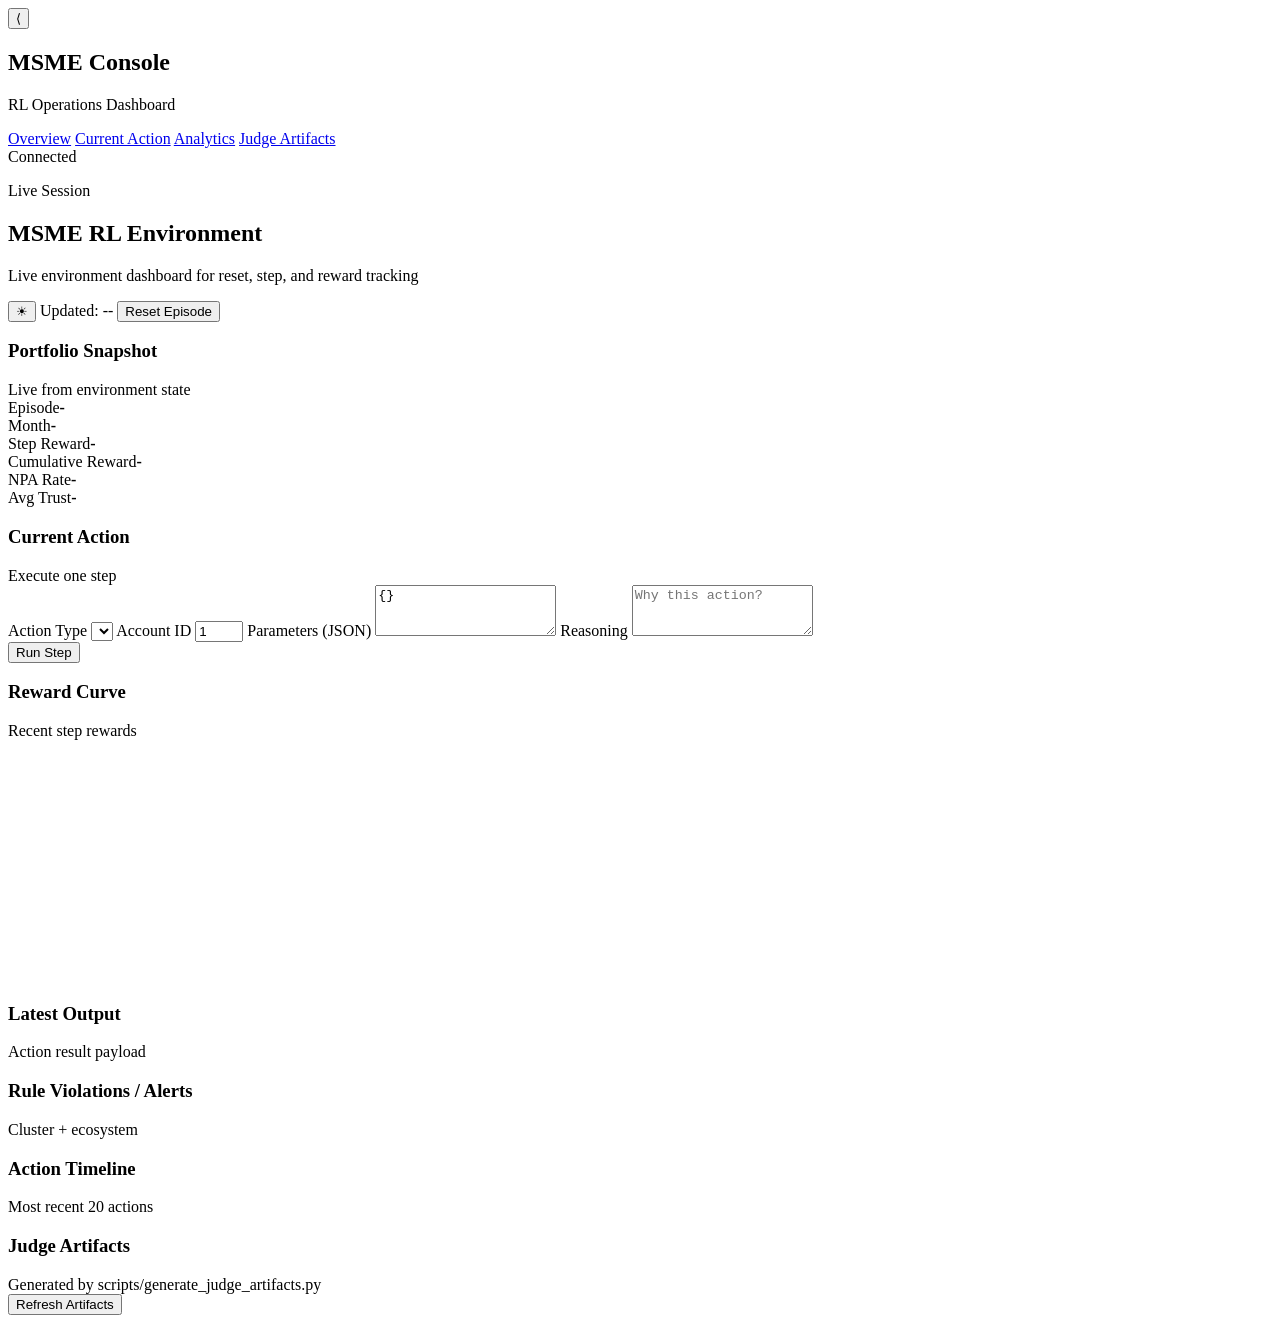
==== server/static/index.html @ 61d150f4 "Add interactive dashboard UI with sidebar controls and theme toggle" ====
<!doctype html>
<html lang="en">
<head>
  <meta charset="utf-8">
  <meta name="viewport" content="width=device-width, initial-scale=1">
  <title>MSME RL Dashboard</title>
  <link rel="stylesheet" href="/web/static/styles.css">
</head>
<body class="app">
  <aside class="sidebar">
    <button id="sidebarToggle" class="icon-btn icon-btn-sidebar" type="button" aria-label="Toggle sidebar" title="Toggle sidebar">
      <span id="sidebarToggleIcon">⟨</span>
    </button>
    <div class="brand">
      <h1>MSME Console</h1>
      <p>RL Operations Dashboard</p>
    </div>
    <nav class="menu">
      <a href="#overview" class="active">Overview</a>
      <a href="#action">Current Action</a>
      <a href="#analytics">Analytics</a>
      <a href="#judge">Judge Artifacts</a>
    </nav>
    <div class="status-block">
      <span class="dot"></span>
      <span id="serverStatus">Connected</span>
    </div>
  </aside>

  <div class="content">
    <header class="topbar">
      <div>
        <p class="eyebrow">Live Session</p>
        <h2 class="title">MSME RL Environment</h2>
        <p class="sub">Live environment dashboard for reset, step, and reward tracking</p>
      </div>
      <div class="topbar-actions">
        <button id="themeToggle" class="icon-btn" type="button" aria-label="Toggle theme" title="Toggle theme">
          <span id="themeToggleIcon">☀</span>
        </button>
        <span id="lastUpdated" class="timestamp">Updated: --</span>
        <button id="resetBtn" class="btn btn-primary">Reset Episode</button>
      </div>
    </header>

    <main class="grid">
      <section class="panel metrics" id="overview">
        <div class="panel-title-row">
          <h3>Portfolio Snapshot</h3>
          <span class="muted">Live from environment state</span>
        </div>
        <div class="metric-grid">
          <div class="metric"><span>Episode</span><strong id="mEpisode">-</strong></div>
          <div class="metric"><span>Month</span><strong id="mMonth">-</strong></div>
          <div class="metric"><span>Step Reward</span><strong id="mStepReward">-</strong></div>
          <div class="metric"><span>Cumulative Reward</span><strong id="mCumulativeReward">-</strong></div>
          <div class="metric"><span>NPA Rate</span><strong id="mNpaRate">-</strong></div>
          <div class="metric"><span>Avg Trust</span><strong id="mAvgTrust">-</strong></div>
        </div>
      </section>

      <section class="panel action-form" id="action">
        <div class="panel-title-row">
          <h3>Current Action</h3>
          <span class="muted">Execute one step</span>
        </div>
        <div class="form-grid">
          <label>Action Type
            <select id="actionType"></select>
          </label>
          <label>Account ID
            <input id="accountId" type="number" min="1" max="30" value="1">
          </label>
          <label>Parameters (JSON)
            <textarea id="params" rows="3">{}</textarea>
          </label>
          <label>Reasoning
            <textarea id="reasoning" rows="3" placeholder="Why this action?"></textarea>
          </label>
        </div>
        <button id="stepBtn" class="btn btn-accent">Run Step</button>
      </section>

      <section class="panel" id="analytics">
        <div class="panel-title-row">
          <h3>Reward Curve</h3>
          <span class="muted">Recent step rewards</span>
        </div>
        <canvas id="rewardCanvas" width="700" height="240"></canvas>
      </section>

      <section class="panel">
        <div class="panel-title-row">
          <h3>Latest Output</h3>
          <span class="muted">Action result payload</span>
        </div>
        <pre id="latestOutput" class="code"></pre>
      </section>

      <section class="panel">
        <div class="panel-title-row">
          <h3>Rule Violations / Alerts</h3>
          <span class="muted">Cluster + ecosystem</span>
        </div>
        <ul id="violations" class="list"></ul>
      </section>

      <section class="panel">
        <div class="panel-title-row">
          <h3>Action Timeline</h3>
          <span class="muted">Most recent 20 actions</span>
        </div>
        <ul id="timeline" class="list"></ul>
      </section>

      <section class="panel judge" id="judge">
        <div class="panel-head">
          <div class="panel-title-row">
            <h3>Judge Artifacts</h3>
            <span class="muted">Generated by scripts/generate_judge_artifacts.py</span>
          </div>
          <button id="refreshArtifactsBtn" class="btn btn-primary btn-sm">Refresh Artifacts</button>
        </div>
        <pre id="judgeSummary" class="code"></pre>
        <div id="artifactGallery" class="gallery"></div>
      </section>
    </main>
  </div>

  <script src="/web/static/app.js"></script>
</body>
</html>
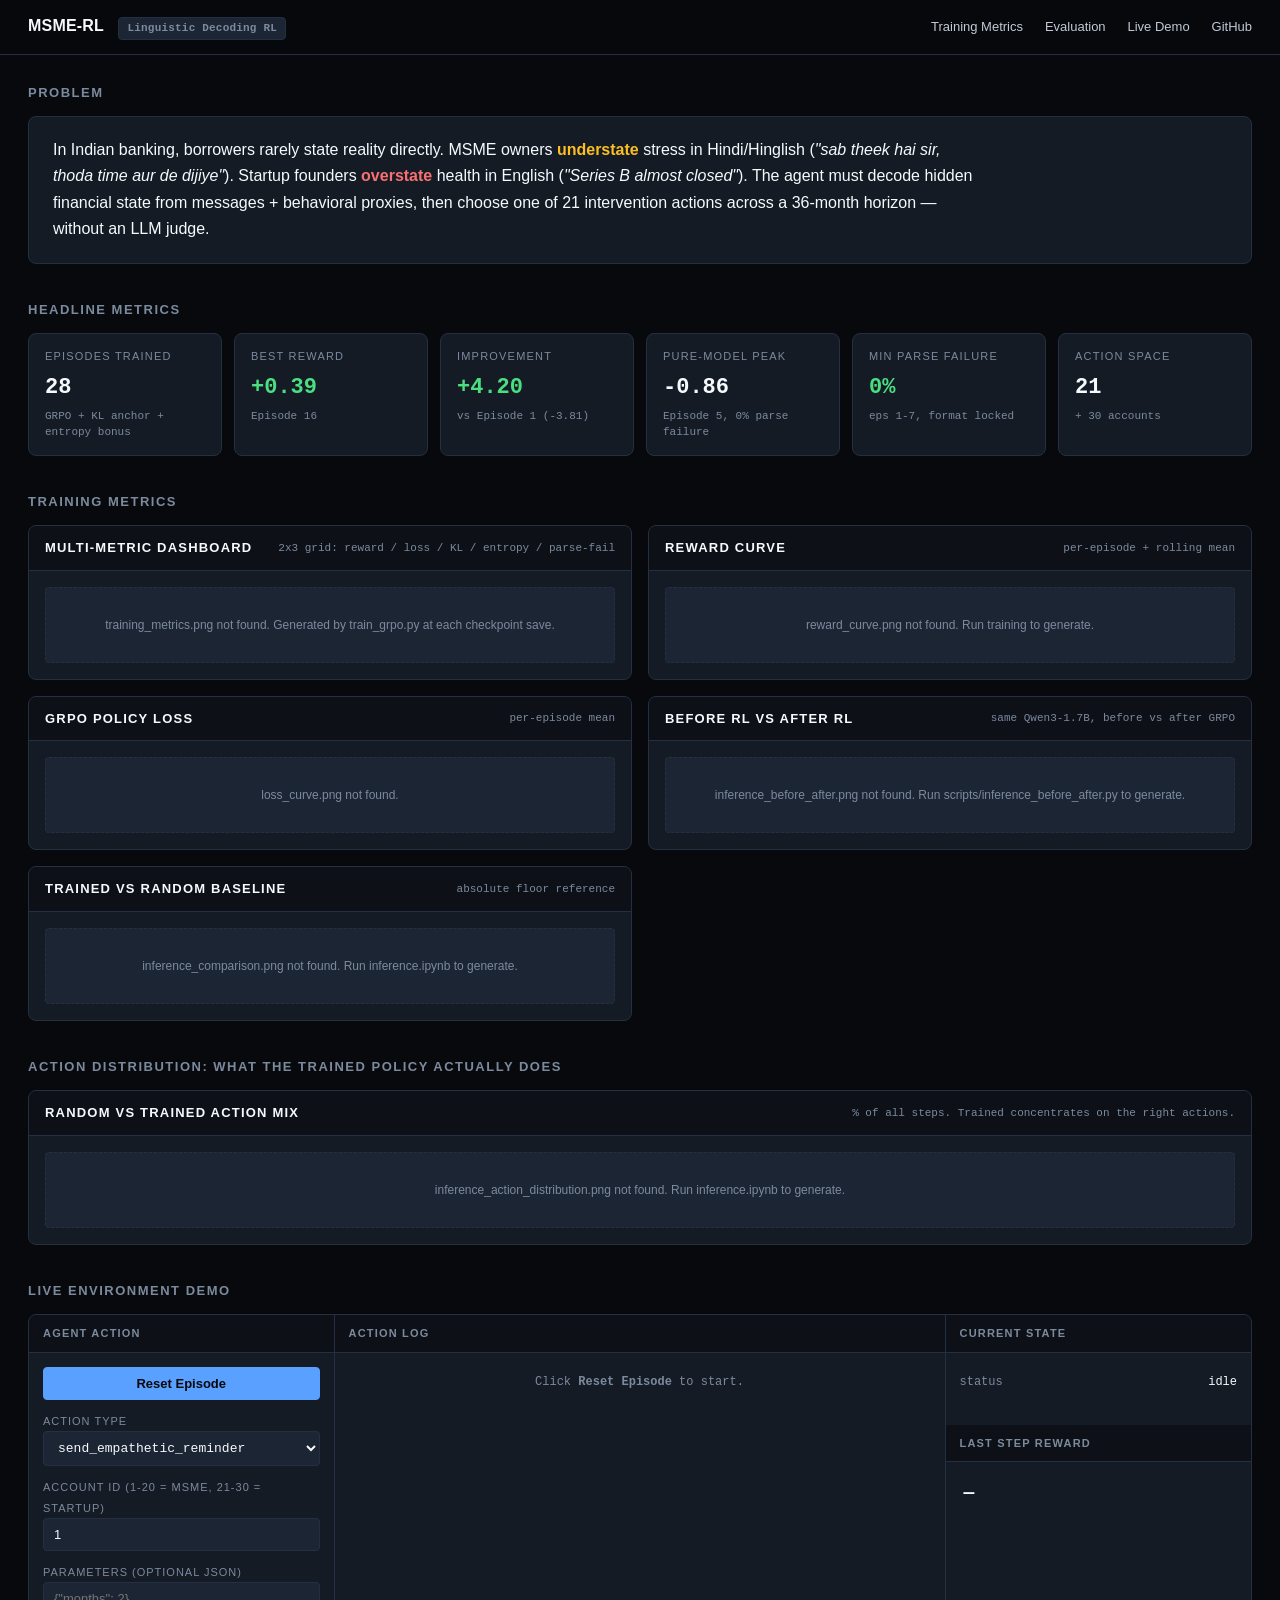
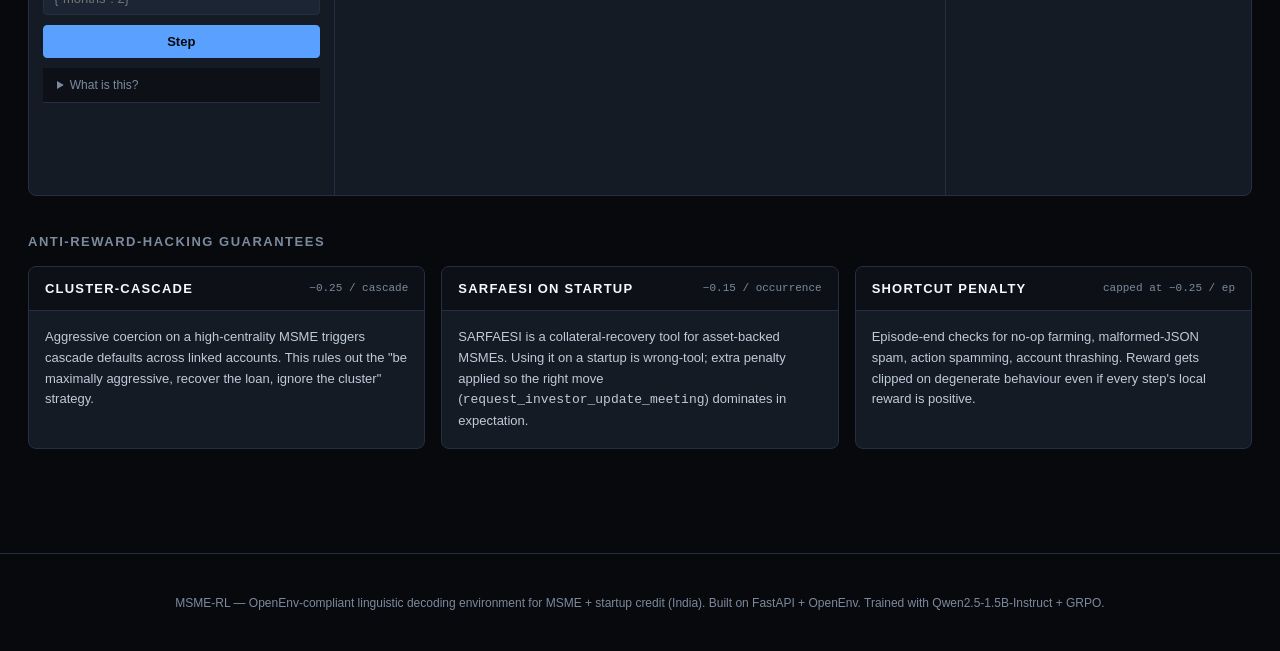
==== commit aec74504: "several changes made" ====
--- a/server/static/index.html
+++ b/server/static/index.html
@@ -1,132 +1,716 @@
-<!doctype html>
+<!DOCTYPE html>
 <html lang="en">
 <head>
-  <meta charset="utf-8">
-  <meta name="viewport" content="width=device-width, initial-scale=1">
-  <title>MSME RL Dashboard</title>
-  <link rel="stylesheet" href="/web/static/styles.css">
+<meta charset="UTF-8" />
+<meta name="viewport" content="width=device-width, initial-scale=1.0" />
+<title>MSME-RL — Linguistic Decoding RL Environment</title>
+<style>
+  /* ---------- design tokens ---------- */
+  :root {
+    --bg-0: #07090d;
+    --bg-1: #0d1117;
+    --bg-2: #141b25;
+    --bg-3: #1c2533;
+    --border: #243042;
+    --text-0: #f6fafd;
+    --text-1: #c0cad8;
+    --text-2: #7c8a9e;
+    --accent: #59a0ff;
+    --good: #4ade80;
+    --bad: #f87171;
+    --warn: #fbbf24;
+    --info: #60a5fa;
+    --kbd: 'JetBrains Mono', 'Cascadia Code', 'Fira Code', Consolas, monospace;
+  }
+
+  * { box-sizing: border-box; }
+  html, body {
+    margin: 0; padding: 0;
+    background: var(--bg-0);
+    color: var(--text-0);
+    font-family: -apple-system, BlinkMacSystemFont, 'Segoe UI', Roboto, sans-serif;
+    font-size: 14px;
+    line-height: 1.5;
+  }
+  a { color: var(--accent); text-decoration: none; }
+  a:hover { text-decoration: underline; }
+  code, .mono { font-family: var(--kbd); }
+
+  /* ---------- layout ---------- */
+  .topbar {
+    position: sticky; top: 0; z-index: 10;
+    background: rgba(7, 9, 13, 0.85);
+    backdrop-filter: blur(12px);
+    border-bottom: 1px solid var(--border);
+    padding: 14px 28px;
+    display: flex; justify-content: space-between; align-items: center;
+  }
+  .topbar h1 { font-size: 16px; margin: 0; font-weight: 600; letter-spacing: 0.2px; }
+  .topbar .badge {
+    display: inline-block;
+    padding: 2px 8px;
+    background: var(--bg-3);
+    border: 1px solid var(--border);
+    border-radius: 4px;
+    color: var(--text-2);
+    font-size: 11px;
+    font-family: var(--kbd);
+    margin-left: 10px;
+  }
+  .topbar nav a {
+    margin-left: 18px;
+    color: var(--text-1);
+    font-size: 13px;
+  }
+
+  main {
+    max-width: 1440px;
+    margin: 0 auto;
+    padding: 28px;
+  }
+
+  section { margin-bottom: 36px; }
+  section h2 {
+    font-size: 13px;
+    font-weight: 600;
+    text-transform: uppercase;
+    letter-spacing: 1.5px;
+    color: var(--text-2);
+    margin: 0 0 14px 0;
+  }
+
+  /* ---------- KPI cards ---------- */
+  .kpis {
+    display: grid;
+    grid-template-columns: repeat(auto-fit, minmax(170px, 1fr));
+    gap: 12px;
+  }
+  .kpi {
+    background: var(--bg-2);
+    border: 1px solid var(--border);
+    border-radius: 8px;
+    padding: 14px 16px;
+  }
+  .kpi-label {
+    font-size: 11px;
+    color: var(--text-2);
+    text-transform: uppercase;
+    letter-spacing: 1.2px;
+    margin-bottom: 6px;
+  }
+  .kpi-value {
+    font-size: 22px;
+    font-weight: 600;
+    font-family: var(--kbd);
+    color: var(--text-0);
+  }
+  .kpi-value.good  { color: var(--good); }
+  .kpi-value.bad   { color: var(--bad); }
+  .kpi-value.warn  { color: var(--warn); }
+  .kpi-sub {
+    font-size: 11px;
+    color: var(--text-2);
+    margin-top: 4px;
+    font-family: var(--kbd);
+  }
+  .kpi-bar {
+    height: 3px;
+    background: var(--bg-3);
+    border-radius: 2px;
+    margin-top: 8px;
+    overflow: hidden;
+  }
+  .kpi-bar-fill { height: 100%; background: var(--accent); }
+
+  /* ---------- panels ---------- */
+  .grid { display: grid; gap: 16px; }
+  .grid-2 { grid-template-columns: repeat(auto-fit, minmax(420px, 1fr)); }
+  .grid-3 { grid-template-columns: repeat(auto-fit, minmax(320px, 1fr)); }
+
+  .panel {
+    background: var(--bg-2);
+    border: 1px solid var(--border);
+    border-radius: 8px;
+    overflow: hidden;
+  }
+  .panel-head {
+    padding: 12px 16px;
+    border-bottom: 1px solid var(--border);
+    display: flex; justify-content: space-between; align-items: center;
+    background: var(--bg-1);
+  }
+  .panel-head h3 {
+    margin: 0;
+    font-size: 13px;
+    font-weight: 600;
+    color: var(--text-0);
+    text-transform: uppercase;
+    letter-spacing: 1.2px;
+  }
+  .panel-head .caption {
+    font-size: 11px;
+    color: var(--text-2);
+    font-family: var(--kbd);
+  }
+  .panel-body { padding: 16px; }
+
+  .plot-img {
+    width: 100%;
+    height: auto;
+    display: block;
+    background: white;
+    border-radius: 4px;
+  }
+  .plot-missing {
+    background: var(--bg-3);
+    border: 1px dashed var(--border);
+    border-radius: 4px;
+    padding: 28px;
+    text-align: center;
+    color: var(--text-2);
+    font-size: 12px;
+  }
+
+  /* ---------- live demo panel ---------- */
+  .live {
+    display: grid;
+    grid-template-columns: minmax(280px, 1fr) 2fr 1fr;
+    gap: 0;
+    min-height: 480px;
+  }
+  .live-col {
+    border-right: 1px solid var(--border);
+    overflow-y: auto;
+    max-height: 600px;
+  }
+  .live-col:last-child { border-right: none; }
+  .live-col h4 {
+    margin: 0;
+    padding: 10px 14px;
+    background: var(--bg-1);
+    border-bottom: 1px solid var(--border);
+    font-size: 11px;
+    font-weight: 600;
+    color: var(--text-2);
+    text-transform: uppercase;
+    letter-spacing: 1.2px;
+  }
+  .controls {
+    padding: 14px;
+    display: grid;
+    gap: 10px;
+  }
+  .controls label {
+    font-size: 11px;
+    color: var(--text-2);
+    text-transform: uppercase;
+    letter-spacing: 1.0px;
+    margin-bottom: 2px;
+  }
+  .controls select, .controls input, .controls button {
+    background: var(--bg-3);
+    color: var(--text-0);
+    border: 1px solid var(--border);
+    border-radius: 4px;
+    padding: 8px 10px;
+    font-size: 13px;
+    font-family: inherit;
+    width: 100%;
+  }
+  .controls select { font-family: var(--kbd); }
+  .controls .row { display: grid; grid-template-columns: 1fr 1fr; gap: 8px; }
+  .btn {
+    cursor: pointer;
+    transition: background 0.12s;
+  }
+  .btn:hover { background: var(--bg-2); }
+  .btn-primary {
+    background: var(--accent) !important;
+    color: var(--bg-0) !important;
+    border-color: var(--accent) !important;
+    font-weight: 600;
+  }
+  .btn-primary:hover { filter: brightness(1.1); }
+
+  .log {
+    padding: 0;
+    margin: 0;
+    list-style: none;
+    font-family: var(--kbd);
+    font-size: 12px;
+  }
+  .log-item {
+    padding: 8px 14px;
+    border-bottom: 1px solid var(--border);
+    display: flex; justify-content: space-between; gap: 8px;
+  }
+  .log-item:hover { background: var(--bg-3); }
+  .log-step { color: var(--text-2); }
+  .log-action { color: var(--text-0); }
+  .log-rw-pos { color: var(--good); }
+  .log-rw-neg { color: var(--bad); }
+  .log-rw-zero { color: var(--text-2); }
+  .log-empty { padding: 20px; color: var(--text-2); text-align: center; font-size: 12px; }
+
+  .state-box {
+    padding: 14px;
+    font-family: var(--kbd);
+    font-size: 12px;
+  }
+  .state-row {
+    display: flex; justify-content: space-between;
+    padding: 6px 0;
+    border-bottom: 1px dashed var(--border);
+  }
+  .state-row:last-child { border-bottom: none; }
+  .state-key { color: var(--text-2); }
+  .state-val { color: var(--text-0); }
+
+  pre.json {
+    background: var(--bg-1);
+    padding: 12px;
+    border-radius: 4px;
+    border: 1px solid var(--border);
+    overflow-x: auto;
+    font-family: var(--kbd);
+    font-size: 11px;
+    color: var(--text-1);
+    margin: 0;
+    max-height: 200px;
+    overflow-y: auto;
+  }
+
+  .pill {
+    display: inline-block;
+    padding: 2px 7px;
+    border-radius: 10px;
+    font-size: 10px;
+    text-transform: uppercase;
+    letter-spacing: 0.8px;
+    background: var(--bg-3);
+    color: var(--text-1);
+    border: 1px solid var(--border);
+  }
+  .pill-good { background: rgba(74, 222, 128, 0.12); color: var(--good); border-color: rgba(74, 222, 128, 0.25); }
+  .pill-bad  { background: rgba(248, 113, 113, 0.12); color: var(--bad);  border-color: rgba(248, 113, 113, 0.25); }
+  .pill-warn { background: rgba(251, 191, 36, 0.12);  color: var(--warn); border-color: rgba(251, 191, 36, 0.25); }
+
+  .empty-state {
+    padding: 60px 20px;
+    text-align: center;
+    color: var(--text-2);
+  }
+  .empty-state h4 { margin: 0 0 6px 0; color: var(--text-1); font-size: 14px; }
+
+  footer {
+    text-align: center;
+    color: var(--text-2);
+    font-size: 12px;
+    padding: 28px 16px;
+    border-top: 1px solid var(--border);
+    margin-top: 40px;
+  }
+
+  /* ---------- accordion for action details ---------- */
+  details summary {
+    padding: 8px 14px;
+    cursor: pointer;
+    font-size: 12px;
+    color: var(--text-2);
+    background: var(--bg-1);
+    border-bottom: 1px solid var(--border);
+    user-select: none;
+  }
+  details summary:hover { color: var(--text-0); }
+  details[open] summary { color: var(--text-0); }
+</style>
 </head>
-<body class="app">
-  <aside class="sidebar">
-    <button id="sidebarToggle" class="icon-btn icon-btn-sidebar" type="button" aria-label="Toggle sidebar" title="Toggle sidebar">
-      <span id="sidebarToggleIcon">⟨</span>
-    </button>
-    <div class="brand">
-      <h1>MSME Console</h1>
-      <p>RL Operations Dashboard</p>
+
+<body>
+
+<div class="topbar">
+  <div>
+    <h1>MSME-RL <span class="badge">Linguistic Decoding RL</span></h1>
+  </div>
+  <nav>
+    <a href="#metrics">Training Metrics</a>
+    <a href="#evaluation">Evaluation</a>
+    <a href="#demo">Live Demo</a>
+    <a href="https://github.com" id="github-link">GitHub</a>
+  </nav>
+</div>
+
+<main>
+
+  <!-- ============================================================
+       PROBLEM STATEMENT
+       ============================================================ -->
+  <section>
+    <h2>Problem</h2>
+    <div class="panel">
+      <div class="panel-body" style="padding: 20px 24px;">
+        <p style="font-size: 16px; line-height: 1.65; max-width: 920px; margin: 0;">
+          In Indian banking, borrowers rarely state reality directly. MSME owners <strong style="color: var(--warn)">understate</strong>
+          stress in Hindi/Hinglish (<em>"sab theek hai sir, thoda time aur de dijiye"</em>). Startup founders
+          <strong style="color: var(--bad)">overstate</strong> health in English (<em>"Series B almost closed"</em>).
+          The agent must decode hidden financial state from messages + behavioral proxies, then choose one of 21
+          intervention actions across a 36-month horizon — without an LLM judge.
+        </p>
+      </div>
     </div>
-    <nav class="menu">
-      <a href="#overview" class="active">Overview</a>
-      <a href="#action">Current Action</a>
-      <a href="#analytics">Analytics</a>
-      <a href="#judge">Judge Artifacts</a>
-    </nav>
-    <div class="status-block">
-      <span class="dot"></span>
-      <span id="serverStatus">Connected</span>
+  </section>
+
+  <!-- ============================================================
+       KPIs
+       ============================================================ -->
+  <section>
+    <h2>Headline Metrics</h2>
+    <div class="kpis" id="kpis">
+      <div class="kpi"><div class="kpi-label">Episodes Trained</div><div class="kpi-value mono" id="kpi-episodes">28</div><div class="kpi-sub">GRPO + KL anchor + entropy bonus</div></div>
+      <div class="kpi"><div class="kpi-label">Best Reward</div><div class="kpi-value mono good" id="kpi-best">+0.39</div><div class="kpi-sub">Episode 16</div></div>
+      <div class="kpi"><div class="kpi-label">Improvement</div><div class="kpi-value mono good" id="kpi-improvement">+4.20</div><div class="kpi-sub">vs Episode 1 (-3.81)</div></div>
+      <div class="kpi"><div class="kpi-label">Pure-Model Peak</div><div class="kpi-value mono" id="kpi-purepeak">-0.86</div><div class="kpi-sub">Episode 5, 0% parse failure</div></div>
+      <div class="kpi"><div class="kpi-label">Min Parse Failure</div><div class="kpi-value mono good">0%</div><div class="kpi-sub">eps 1-7, format locked</div></div>
+      <div class="kpi"><div class="kpi-label">Action Space</div><div class="kpi-value mono">21</div><div class="kpi-sub">+ 30 accounts</div></div>
     </div>
-  </aside>
-
-  <div class="content">
-    <header class="topbar">
-      <div>
-        <p class="eyebrow">Live Session</p>
-        <h2 class="title">MSME RL Environment</h2>
-        <p class="sub">Live environment dashboard for reset, step, and reward tracking</p>
-      </div>
-      <div class="topbar-actions">
-        <button id="themeToggle" class="icon-btn" type="button" aria-label="Toggle theme" title="Toggle theme">
-          <span id="themeToggleIcon">☀</span>
-        </button>
-        <span id="lastUpdated" class="timestamp">Updated: --</span>
-        <button id="resetBtn" class="btn btn-primary">Reset Episode</button>
-      </div>
-    </header>
-
-    <main class="grid">
-      <section class="panel metrics" id="overview">
-        <div class="panel-title-row">
-          <h3>Portfolio Snapshot</h3>
-          <span class="muted">Live from environment state</span>
-        </div>
-        <div class="metric-grid">
-          <div class="metric"><span>Episode</span><strong id="mEpisode">-</strong></div>
-          <div class="metric"><span>Month</span><strong id="mMonth">-</strong></div>
-          <div class="metric"><span>Step Reward</span><strong id="mStepReward">-</strong></div>
-          <div class="metric"><span>Cumulative Reward</span><strong id="mCumulativeReward">-</strong></div>
-          <div class="metric"><span>NPA Rate</span><strong id="mNpaRate">-</strong></div>
-          <div class="metric"><span>Avg Trust</span><strong id="mAvgTrust">-</strong></div>
-        </div>
-      </section>
-
-      <section class="panel action-form" id="action">
-        <div class="panel-title-row">
-          <h3>Current Action</h3>
-          <span class="muted">Execute one step</span>
-        </div>
-        <div class="form-grid">
-          <label>Action Type
-            <select id="actionType"></select>
-          </label>
-          <label>Account ID
-            <input id="accountId" type="number" min="1" max="30" value="1">
-          </label>
-          <label>Parameters (JSON)
-            <textarea id="params" rows="3">{}</textarea>
-          </label>
-          <label>Reasoning
-            <textarea id="reasoning" rows="3" placeholder="Why this action?"></textarea>
-          </label>
-        </div>
-        <button id="stepBtn" class="btn btn-accent">Run Step</button>
-      </section>
-
-      <section class="panel" id="analytics">
-        <div class="panel-title-row">
+  </section>
+
+  <!-- ============================================================
+       TRAINING METRICS PLOTS
+       ============================================================ -->
+  <section id="metrics">
+    <h2>Training Metrics</h2>
+    <div class="grid grid-2">
+
+      <div class="panel">
+        <div class="panel-head">
+          <h3>Multi-Metric Dashboard</h3>
+          <div class="caption">2x3 grid: reward / loss / KL / entropy / parse-fail</div>
+        </div>
+        <div class="panel-body">
+          <img class="plot-img" src="/static/plots/training_metrics.png"
+               onerror="this.outerHTML='<div class=&quot;plot-missing&quot;>training_metrics.png not found. Generated by train_grpo.py at each checkpoint save.</div>'"
+               alt="Training metrics dashboard"/>
+        </div>
+      </div>
+
+      <div class="panel">
+        <div class="panel-head">
           <h3>Reward Curve</h3>
-          <span class="muted">Recent step rewards</span>
-        </div>
-        <canvas id="rewardCanvas" width="700" height="240"></canvas>
-      </section>
-
-      <section class="panel">
-        <div class="panel-title-row">
-          <h3>Latest Output</h3>
-          <span class="muted">Action result payload</span>
-        </div>
-        <pre id="latestOutput" class="code"></pre>
-      </section>
-
-      <section class="panel">
-        <div class="panel-title-row">
-          <h3>Rule Violations / Alerts</h3>
-          <span class="muted">Cluster + ecosystem</span>
-        </div>
-        <ul id="violations" class="list"></ul>
-      </section>
-
-      <section class="panel">
-        <div class="panel-title-row">
-          <h3>Action Timeline</h3>
-          <span class="muted">Most recent 20 actions</span>
-        </div>
-        <ul id="timeline" class="list"></ul>
-      </section>
-
-      <section class="panel judge" id="judge">
+          <div class="caption">per-episode + rolling mean</div>
+        </div>
+        <div class="panel-body">
+          <img class="plot-img" src="/static/plots/reward_curve.png"
+               onerror="this.outerHTML='<div class=&quot;plot-missing&quot;>reward_curve.png not found. Run training to generate.</div>'"
+               alt="Reward curve"/>
+        </div>
+      </div>
+
+      <div class="panel">
         <div class="panel-head">
-          <div class="panel-title-row">
-            <h3>Judge Artifacts</h3>
-            <span class="muted">Generated by scripts/generate_judge_artifacts.py</span>
+          <h3>GRPO Policy Loss</h3>
+          <div class="caption">per-episode mean</div>
+        </div>
+        <div class="panel-body">
+          <img class="plot-img" src="/static/plots/loss_curve.png"
+               onerror="this.outerHTML='<div class=&quot;plot-missing&quot;>loss_curve.png not found.</div>'"
+               alt="Loss curve"/>
+        </div>
+      </div>
+
+      <div class="panel">
+        <div class="panel-head">
+          <h3>Before RL vs After RL</h3>
+          <div class="caption">same Qwen3-1.7B, before vs after GRPO</div>
+        </div>
+        <div class="panel-body">
+          <img class="plot-img" src="/static/plots/inference_before_after.png"
+               onerror="this.outerHTML='<div class=&quot;plot-missing&quot;>inference_before_after.png not found. Run scripts/inference_before_after.py to generate.</div>'"
+               alt="Before vs After RL comparison"/>
+        </div>
+      </div>
+
+      <div class="panel">
+        <div class="panel-head">
+          <h3>Trained vs Random Baseline</h3>
+          <div class="caption">absolute floor reference</div>
+        </div>
+        <div class="panel-body">
+          <img class="plot-img" src="/static/plots/inference_comparison.png"
+               onerror="this.outerHTML='<div class=&quot;plot-missing&quot;>inference_comparison.png not found. Run inference.ipynb to generate.</div>'"
+               alt="Inference comparison"/>
+        </div>
+      </div>
+
+    </div>
+  </section>
+
+  <!-- ============================================================
+       ACTION DISTRIBUTION
+       ============================================================ -->
+  <section id="evaluation">
+    <h2>Action Distribution: What the Trained Policy Actually Does</h2>
+    <div class="panel">
+      <div class="panel-head">
+        <h3>Random vs Trained Action Mix</h3>
+        <div class="caption">% of all steps. Trained concentrates on the right actions.</div>
+      </div>
+      <div class="panel-body">
+        <img class="plot-img" src="/static/plots/inference_action_distribution.png"
+             onerror="this.outerHTML='<div class=&quot;plot-missing&quot;>inference_action_distribution.png not found. Run inference.ipynb to generate.</div>'"
+             alt="Action distribution"/>
+      </div>
+    </div>
+  </section>
+
+  <!-- ============================================================
+       LIVE DEMO
+       ============================================================ -->
+  <section id="demo">
+    <h2>Live Environment Demo</h2>
+    <div class="panel" style="padding: 0;">
+      <div class="live">
+
+        <!-- LEFT: controls -->
+        <div class="live-col">
+          <h4>Agent Action</h4>
+          <div class="controls">
+            <button class="btn btn-primary" id="reset-btn">Reset Episode</button>
+            <div>
+              <label>Action Type</label>
+              <select id="action-type"></select>
+            </div>
+            <div>
+              <label>Account ID (1-20 = MSME, 21-30 = startup)</label>
+              <input type="number" id="account-id" min="1" max="30" value="1" />
+            </div>
+            <div>
+              <label>Parameters (optional JSON)</label>
+              <input type="text" id="params" placeholder='{"months": 2}' />
+            </div>
+            <button class="btn btn-primary" id="step-btn" disabled>Step</button>
+            <details>
+              <summary>What is this?</summary>
+              <div style="padding: 12px 14px; font-size: 12px; color: var(--text-1); line-height: 1.6;">
+                You are the Relationship Manager. Each step is one month. The environment reveals borrower
+                messages + behavioral signals; pick an action and see how it affects NPA, trust, and reward.
+                A trained checkpoint will pick these for you in the inference notebook — here you can try
+                playing the role yourself to feel the asymmetric understatement vs overstatement dynamic.
+              </div>
+            </details>
           </div>
-          <button id="refreshArtifactsBtn" class="btn btn-primary btn-sm">Refresh Artifacts</button>
-        </div>
-        <pre id="judgeSummary" class="code"></pre>
-        <div id="artifactGallery" class="gallery"></div>
-      </section>
-    </main>
-  </div>
-
-  <script src="/web/static/app.js"></script>
+        </div>
+
+        <!-- MIDDLE: action log -->
+        <div class="live-col">
+          <h4>Action Log</h4>
+          <ul class="log" id="log">
+            <li class="log-empty">Click <strong>Reset Episode</strong> to start.</li>
+          </ul>
+        </div>
+
+        <!-- RIGHT: state -->
+        <div class="live-col">
+          <h4>Current State</h4>
+          <div class="state-box" id="state">
+            <div class="state-row"><span class="state-key">status</span><span class="state-val">idle</span></div>
+          </div>
+          <h4 style="margin-top: 14px;">Last Step Reward</h4>
+          <div id="last-reward" class="state-box mono" style="font-size: 18px; font-weight: 600; padding: 18px;">—</div>
+        </div>
+
+      </div>
+    </div>
+  </section>
+
+  <!-- ============================================================
+       ANTI-REWARD-HACKING
+       ============================================================ -->
+  <section>
+    <h2>Anti-Reward-Hacking Guarantees</h2>
+    <div class="grid grid-3">
+      <div class="panel">
+        <div class="panel-head"><h3>Cluster-Cascade</h3><div class="caption">−0.25 / cascade</div></div>
+        <div class="panel-body" style="font-size: 13px; color: var(--text-1); line-height: 1.6;">
+          Aggressive coercion on a high-centrality MSME triggers cascade defaults across linked accounts.
+          This rules out the "be maximally aggressive, recover the loan, ignore the cluster" strategy.
+        </div>
+      </div>
+      <div class="panel">
+        <div class="panel-head"><h3>SARFAESI on Startup</h3><div class="caption">−0.15 / occurrence</div></div>
+        <div class="panel-body" style="font-size: 13px; color: var(--text-1); line-height: 1.6;">
+          SARFAESI is a collateral-recovery tool for asset-backed MSMEs. Using it on a startup is wrong-tool;
+          extra penalty applied so the right move (<code>request_investor_update_meeting</code>) dominates in expectation.
+        </div>
+      </div>
+      <div class="panel">
+        <div class="panel-head"><h3>Shortcut Penalty</h3><div class="caption">capped at −0.25 / ep</div></div>
+        <div class="panel-body" style="font-size: 13px; color: var(--text-1); line-height: 1.6;">
+          Episode-end checks for no-op farming, malformed-JSON spam, action spamming, account thrashing.
+          Reward gets clipped on degenerate behaviour even if every step's local reward is positive.
+        </div>
+      </div>
+    </div>
+  </section>
+
+</main>
+
+<footer>
+  <p>
+    MSME-RL — OpenEnv-compliant linguistic decoding environment for MSME + startup credit (India).
+    Built on FastAPI + OpenEnv. Trained with Qwen2.5-1.5B-Instruct + GRPO.
+  </p>
+</footer>
+
+<script>
+// ============================================================================
+// MSME-RL DASHBOARD — LIVE DEMO LOGIC
+// ============================================================================
+
+const API_BASE = "";  // same origin
+
+const VALID_ACTIONS = [
+  "send_empathetic_reminder",
+  "send_firm_reminder",
+  "send_legal_notice_section13",
+  "call_promoter_founder",
+  "call_guarantor_investor",
+  "conduct_cluster_ecosystem_visit",
+  "grant_moratorium",
+  "restructure_emi",
+  "offer_eclgs_topup",
+  "offer_bridge_loan_extension",
+  "accept_partial_payment",
+  "waive_penal_interest",
+  "initiate_sarfaesi",
+  "refer_to_recovery_agent",
+  "file_drt_case",
+  "offer_one_time_settlement",
+  "verify_gst_returns",
+  "pull_bank_statements",
+  "check_industry_cluster_stress",
+  "request_investor_update_meeting",
+  "check_startup_ecosystem_signals",
+  "wait_and_observe",
+];
+
+// Populate action dropdown
+const sel = document.getElementById("action-type");
+VALID_ACTIONS.forEach(a => {
+  const o = document.createElement("option");
+  o.value = a;
+  o.textContent = a;
+  sel.appendChild(o);
+});
+
+let stepCount = 0;
+let cumReward = 0;
+
+function fmtReward(r) {
+  const sign = r > 0 ? "+" : "";
+  return sign + r.toFixed(3);
+}
+function rwClass(r) {
+  if (r > 0.001)  return "log-rw-pos";
+  if (r < -0.001) return "log-rw-neg";
+  return "log-rw-zero";
+}
+
+function renderState(obs) {
+  const el = document.getElementById("state");
+  if (!obs) { el.innerHTML = '<div class="state-row"><span class="state-key">status</span><span class="state-val">idle</span></div>'; return; }
+  const summary = obs.portfolio_summary || {};
+  const month   = summary.current_month ?? "—";
+  const npa     = summary.npa_rate != null ? (summary.npa_rate * 100).toFixed(1) + "%" : "—";
+  const trust   = summary.avg_trust_score != null ? summary.avg_trust_score.toFixed(2) : "—";
+  const cumr    = summary.cumulative_reward != null ? fmtReward(summary.cumulative_reward) : "—";
+  el.innerHTML = `
+    <div class="state-row"><span class="state-key">month</span>             <span class="state-val">${month} / 36</span></div>
+    <div class="state-row"><span class="state-key">npa_rate</span>          <span class="state-val">${npa}</span></div>
+    <div class="state-row"><span class="state-key">avg_trust</span>         <span class="state-val">${trust}</span></div>
+    <div class="state-row"><span class="state-key">cumulative_reward</span> <span class="state-val">${cumr}</span></div>
+    <div class="state-row"><span class="state-key">step</span>              <span class="state-val">${stepCount}</span></div>
+  `;
+}
+
+function appendLog(actionType, accountId, reward, done) {
+  const ul = document.getElementById("log");
+  if (ul.querySelector(".log-empty")) ul.innerHTML = "";
+  const li = document.createElement("li");
+  li.className = "log-item";
+  li.innerHTML = `
+    <span><span class="log-step">#${stepCount.toString().padStart(2,"0")}</span>
+      &nbsp;<span class="log-action">${actionType}</span>
+      <span style="color:var(--text-2)"> @${accountId}</span>
+    </span>
+    <span class="${rwClass(reward)}">${fmtReward(reward)}${done ? ' <span class="pill pill-warn">done</span>' : ''}</span>
+  `;
+  ul.appendChild(li);
+  ul.scrollTop = ul.scrollHeight;
+}
+
+async function doReset() {
+  try {
+    const r = await fetch(API_BASE + "/demo/reset", { method: "POST", headers: {"Content-Type": "application/json"}, body: "{}" });
+    if (!r.ok) throw new Error("HTTP " + r.status + ": " + await r.text());
+    const obs = await r.json();
+    stepCount = 0;
+    cumReward = 0;
+    document.getElementById("log").innerHTML = '<li class="log-empty">Episode reset. Pick an action and click Step.</li>';
+    document.getElementById("last-reward").textContent = "—";
+    document.getElementById("last-reward").className = "state-box mono";
+    document.getElementById("step-btn").disabled = false;
+    renderState(obs);
+  } catch (e) {
+    alert("Reset failed: " + e.message + "\n\nIs the backend running on this host?");
+  }
+}
+
+async function doStep() {
+  const actionType = document.getElementById("action-type").value;
+  const accountId  = parseInt(document.getElementById("account-id").value, 10);
+  const paramsStr  = document.getElementById("params").value.trim();
+  let parameters = {};
+  if (paramsStr) {
+    try { parameters = JSON.parse(paramsStr); }
+    catch (e) { alert("Parameters must be valid JSON. Try {\"months\": 2}"); return; }
+  }
+  const body = JSON.stringify({
+    action_type: actionType,
+    account_id: accountId,
+    parameters: parameters,
+    reasoning: "(manual demo)",
+  });
+  try {
+    const r = await fetch(API_BASE + "/demo/step", {
+      method: "POST",
+      headers: { "Content-Type": "application/json" },
+      body: body,
+    });
+    if (!r.ok) throw new Error("HTTP " + r.status + ": " + await r.text());
+    const obs = await r.json();
+    stepCount += 1;
+
+    const reward = obs.step_reward != null ? obs.step_reward : (obs.reward ?? 0);
+    const done   = obs.done ?? false;
+    cumReward += reward;
+    appendLog(actionType, accountId, reward, done);
+
+    document.getElementById("last-reward").textContent = fmtReward(reward);
+    document.getElementById("last-reward").className = "state-box mono " + rwClass(reward);
+    renderState(obs);
+
+    if (done) {
+      document.getElementById("step-btn").disabled = true;
+    }
+  } catch (e) {
+    alert("Step failed: " + e.message);
+  }
+}
+
+document.getElementById("reset-btn").addEventListener("click", doReset);
+document.getElementById("step-btn").addEventListener("click", doStep);
+</script>
+
 </body>
 </html>
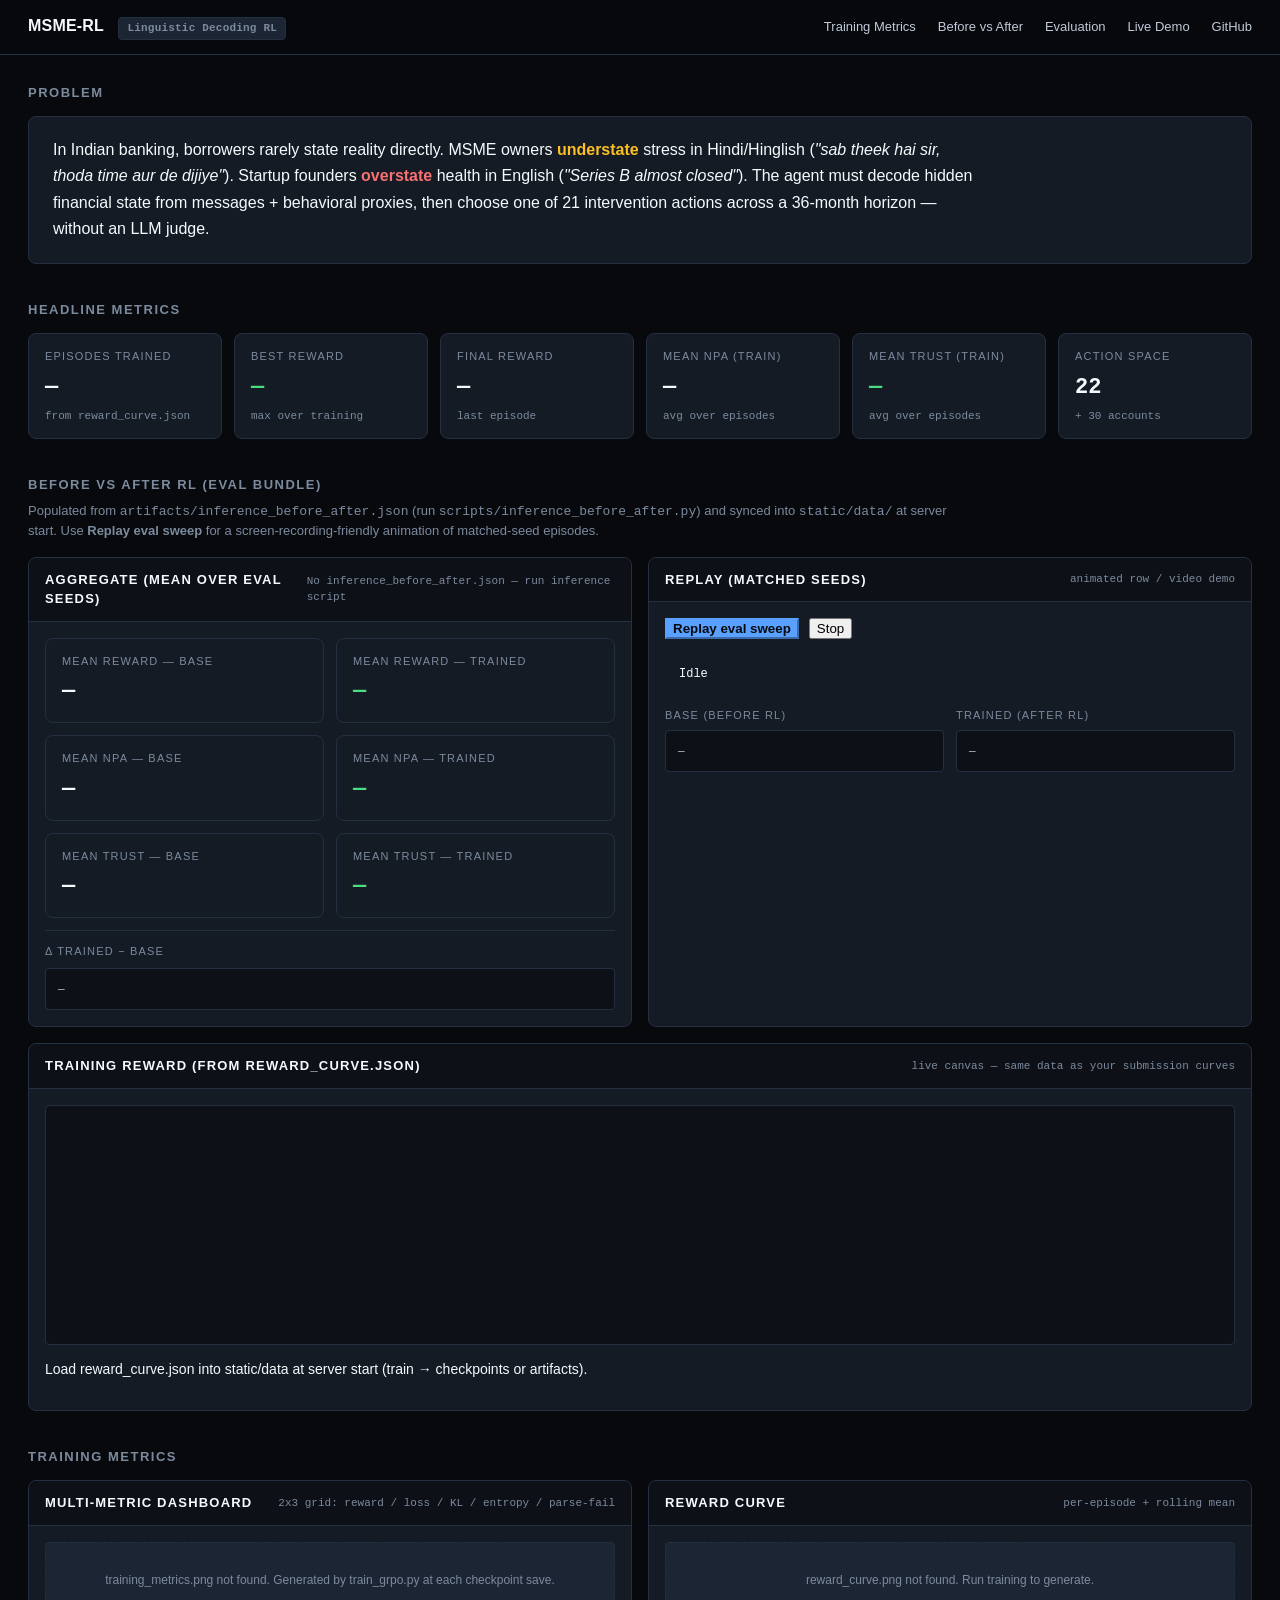
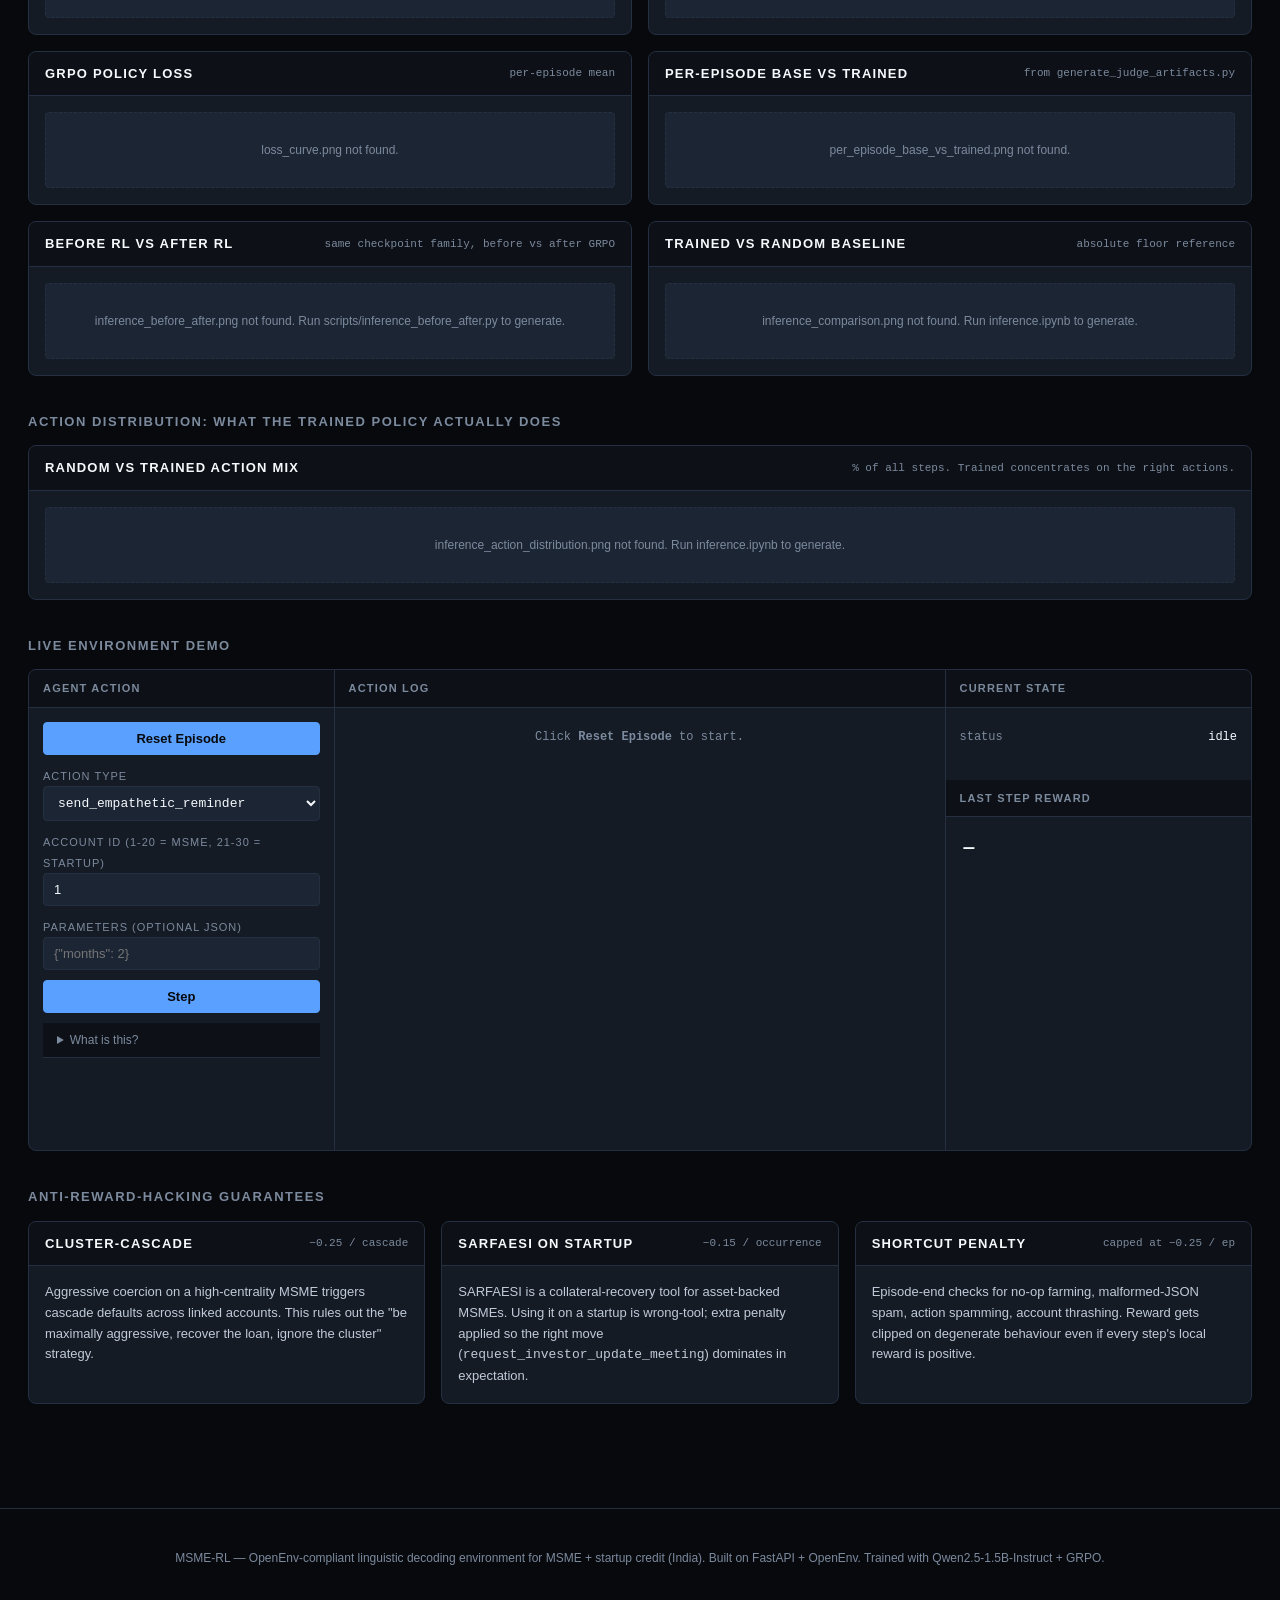
==== commit e898a8aa: "some changes made" ====
--- a/server/static/index.html
+++ b/server/static/index.html
@@ -334,6 +334,7 @@
   </div>
   <nav>
     <a href="#metrics">Training Metrics</a>
+    <a href="#before-after">Before vs After</a>
     <a href="#evaluation">Evaluation</a>
     <a href="#demo">Live Demo</a>
     <a href="https://github.com" id="github-link">GitHub</a>
@@ -366,12 +367,97 @@
   <section>
     <h2>Headline Metrics</h2>
     <div class="kpis" id="kpis">
-      <div class="kpi"><div class="kpi-label">Episodes Trained</div><div class="kpi-value mono" id="kpi-episodes">28</div><div class="kpi-sub">GRPO + KL anchor + entropy bonus</div></div>
-      <div class="kpi"><div class="kpi-label">Best Reward</div><div class="kpi-value mono good" id="kpi-best">+0.39</div><div class="kpi-sub">Episode 16</div></div>
-      <div class="kpi"><div class="kpi-label">Improvement</div><div class="kpi-value mono good" id="kpi-improvement">+4.20</div><div class="kpi-sub">vs Episode 1 (-3.81)</div></div>
-      <div class="kpi"><div class="kpi-label">Pure-Model Peak</div><div class="kpi-value mono" id="kpi-purepeak">-0.86</div><div class="kpi-sub">Episode 5, 0% parse failure</div></div>
-      <div class="kpi"><div class="kpi-label">Min Parse Failure</div><div class="kpi-value mono good">0%</div><div class="kpi-sub">eps 1-7, format locked</div></div>
-      <div class="kpi"><div class="kpi-label">Action Space</div><div class="kpi-value mono">21</div><div class="kpi-sub">+ 30 accounts</div></div>
+      <div class="kpi"><div class="kpi-label">Episodes Trained</div><div class="kpi-value mono" id="kpi-episodes">—</div><div class="kpi-sub">from reward_curve.json</div></div>
+      <div class="kpi"><div class="kpi-label">Best Reward</div><div class="kpi-value mono good" id="kpi-best">—</div><div class="kpi-sub">max over training</div></div>
+      <div class="kpi"><div class="kpi-label">Final Reward</div><div class="kpi-value mono" id="kpi-final">—</div><div class="kpi-sub">last episode</div></div>
+      <div class="kpi"><div class="kpi-label">Mean NPA (train)</div><div class="kpi-value mono" id="kpi-npa">—</div><div class="kpi-sub">avg over episodes</div></div>
+      <div class="kpi"><div class="kpi-label">Mean Trust (train)</div><div class="kpi-value mono good" id="kpi-trust">—</div><div class="kpi-sub">avg over episodes</div></div>
+      <div class="kpi"><div class="kpi-label">Action Space</div><div class="kpi-value mono">22</div><div class="kpi-sub">+ 30 accounts</div></div>
+    </div>
+  </section>
+
+  <!-- ============================================================
+       BEFORE / AFTER (from inference_before_after.json) + live-style replay
+       ============================================================ -->
+  <section id="before-after">
+    <h2>Before vs After RL (eval bundle)</h2>
+    <p style="font-size: 13px; color: var(--text-2); max-width: 920px; margin: -8px 0 16px;">
+      Populated from <span class="mono">artifacts/inference_before_after.json</span> (run
+      <span class="mono">scripts/inference_before_after.py</span>) and synced into
+      <span class="mono">static/data/</span> at server start. Use <strong>Replay eval sweep</strong> for a screen-recording-friendly animation of matched-seed episodes.
+    </p>
+    <div class="grid grid-2">
+      <div class="panel">
+        <div class="panel-head">
+          <h3>Aggregate (mean over eval seeds)</h3>
+          <div class="caption" id="before-after-caption">loading…</div>
+        </div>
+        <div class="panel-body">
+          <div class="kpis" style="grid-template-columns: repeat(2, 1fr);">
+            <div class="kpi">
+              <div class="kpi-label">Mean reward — base</div>
+              <div class="kpi-value mono" id="cmp-base-reward">—</div>
+            </div>
+            <div class="kpi">
+              <div class="kpi-label">Mean reward — trained</div>
+              <div class="kpi-value mono good" id="cmp-trained-reward">—</div>
+            </div>
+            <div class="kpi">
+              <div class="kpi-label">Mean NPA — base</div>
+              <div class="kpi-value mono" id="cmp-base-npa">—</div>
+            </div>
+            <div class="kpi">
+              <div class="kpi-label">Mean NPA — trained</div>
+              <div class="kpi-value mono good" id="cmp-trained-npa">—</div>
+            </div>
+            <div class="kpi">
+              <div class="kpi-label">Mean trust — base</div>
+              <div class="kpi-value mono" id="cmp-base-trust">—</div>
+            </div>
+            <div class="kpi">
+              <div class="kpi-label">Mean trust — trained</div>
+              <div class="kpi-value mono good" id="cmp-trained-trust">—</div>
+            </div>
+          </div>
+          <div class="panel-body" style="padding: 12px 0 0; border-top: 1px solid var(--border); margin-top: 12px;">
+            <div class="kpi-label" style="margin-bottom: 8px;">Δ trained − base</div>
+            <pre class="json" id="cmp-deltas" style="max-height: 120px;">—</pre>
+          </div>
+        </div>
+      </div>
+      <div class="panel">
+        <div class="panel-head">
+          <h3>Replay (matched seeds)</h3>
+          <div class="caption">animated row / video demo</div>
+        </div>
+        <div class="panel-body">
+          <div class="row" style="display: flex; gap: 10px; flex-wrap: wrap; margin-bottom: 12px;">
+            <button class="btn btn-primary" type="button" id="replay-start">Replay eval sweep</button>
+            <button class="btn" type="button" id="replay-stop">Stop</button>
+          </div>
+          <div class="state-box" id="replay-status" style="margin-bottom: 10px;">Idle</div>
+          <div class="grid" style="grid-template-columns: 1fr 1fr; gap: 12px;">
+            <div>
+              <div class="kpi-label">Base (before RL)</div>
+              <pre class="json" id="replay-base-row" style="max-height: 160px;">—</pre>
+            </div>
+            <div>
+              <div class="kpi-label">Trained (after RL)</div>
+              <pre class="json" id="replay-trained-row" style="max-height: 160px;">—</pre>
+            </div>
+          </div>
+        </div>
+      </div>
+    </div>
+    <div class="panel" style="margin-top: 16px;">
+      <div class="panel-head">
+        <h3>Training reward (from reward_curve.json)</h3>
+        <div class="caption">live canvas — same data as your submission curves</div>
+      </div>
+      <div class="panel-body">
+        <canvas id="trainingCurveCanvas" width="900" height="220" style="width:100%;max-height:240px;background:var(--bg-1);border-radius:4px;border:1px solid var(--border);"></canvas>
+        <p class="caption" id="training-curve-hint" style="margin-top:8px;">Load reward_curve.json into static/data at server start (train → checkpoints or artifacts).</p>
+      </div>
     </div>
   </section>
 
@@ -420,8 +506,21 @@
 
       <div class="panel">
         <div class="panel-head">
+          <h3>Per-episode base vs trained</h3>
+          <div class="caption">from generate_judge_artifacts.py</div>
+        </div>
+        <div class="panel-body">
+          <img class="plot-img" src="/static/plots/per_episode_base_vs_trained.png"
+               onerror="this.style.display='none'; this.nextElementSibling.style.display='block';"
+               alt="Per-episode base vs trained"/>
+          <div class="plot-missing" style="display:none">per_episode_base_vs_trained.png not found.</div>
+        </div>
+      </div>
+
+      <div class="panel">
+        <div class="panel-head">
           <h3>Before RL vs After RL</h3>
-          <div class="caption">same Qwen3-1.7B, before vs after GRPO</div>
+          <div class="caption">same checkpoint family, before vs after GRPO</div>
         </div>
         <div class="panel-body">
           <img class="plot-img" src="/static/plots/inference_before_after.png"
@@ -710,6 +809,159 @@
 
 document.getElementById("reset-btn").addEventListener("click", doReset);
 document.getElementById("step-btn").addEventListener("click", doStep);
+
+// --- Static URL prefix (/web on Hugging Face Spaces iframe) ---
+function staticBase() {
+  return location.pathname.indexOf("/web") === 0 ? "/web/static" : "/static";
+}
+document.querySelectorAll("img.plot-img").forEach(function (img) {
+  var s = img.getAttribute("src");
+  if (s && s.indexOf("/static/") === 0) {
+    img.src = staticBase() + s.slice("/static".length);
+  }
+});
+
+// --- Dashboard: reward_curve + inference_before_after (for demo video) ---
+var _replayTimer = null;
+var _inferenceAudit = null;
+
+function fmtPct(x) {
+  if (x == null || isNaN(x)) return "—";
+  return (Number(x) * 100).toFixed(1) + "%";
+}
+function fmt3(x) {
+  if (x == null || isNaN(x)) return "—";
+  var n = Number(x);
+  return (n >= 0 ? "+" : "") + n.toFixed(3);
+}
+
+async function fetchJson(path) {
+  var r = await fetch(staticBase() + path, { cache: "no-store" });
+  if (!r.ok) return null;
+  return r.json();
+}
+
+function drawTrainingCurve(rc) {
+  var canvas = document.getElementById("trainingCurveCanvas");
+  if (!canvas || !rc || !rc.rewards || !rc.rewards.length) return;
+  var ctx = canvas.getContext("2d");
+  var w = canvas.width, h = canvas.height;
+  ctx.fillStyle = getComputedStyle(document.documentElement).getPropertyValue("--bg-1").trim() || "#0d1117";
+  ctx.fillRect(0, 0, w, h);
+  var vals = rc.rewards;
+  var min = Math.min.apply(null, vals.concat([0]));
+  var max = Math.max.apply(null, vals.concat([0.001]));
+  var span = Math.max(0.001, max - min);
+  var pad = 28;
+  var xStep = (w - pad * 2) / Math.max(1, vals.length - 1);
+  ctx.strokeStyle = "#243042";
+  ctx.lineWidth = 1;
+  ctx.beginPath();
+  var y0 = h - pad - ((0 - min) / span) * (h - pad * 2);
+  ctx.moveTo(pad, y0);
+  ctx.lineTo(w - pad, y0);
+  ctx.stroke();
+  ctx.strokeStyle = "#59a0ff";
+  ctx.lineWidth = 2;
+  ctx.beginPath();
+  vals.forEach(function (v, i) {
+    var x = pad + i * xStep;
+    var y = h - pad - ((v - min) / span) * (h - pad * 2);
+    if (i === 0) ctx.moveTo(x, y);
+    else ctx.lineTo(x, y);
+  });
+  ctx.stroke();
+  var hint = document.getElementById("training-curve-hint");
+  if (hint) hint.textContent = "Episodes: " + vals.length + " · min " + min.toFixed(2) + " · max " + max.toFixed(2);
+}
+
+function fillHeadlineFromRewardCurve(rc) {
+  if (!rc || !rc.rewards || !rc.rewards.length) return;
+  var R = rc.rewards;
+  var ep = R.length;
+  var best = Math.max.apply(null, R);
+  var last = R[R.length - 1];
+  var el = function (id, t) { var e = document.getElementById(id); if (e) e.textContent = t; };
+  el("kpi-episodes", String(ep));
+  el("kpi-best", fmt3(best));
+  el("kpi-final", fmt3(last));
+  if (rc.npa_rates && rc.npa_rates.length) {
+    var s = 0; rc.npa_rates.forEach(function (x) { s += x; });
+    el("kpi-npa", fmtPct(s / rc.npa_rates.length));
+  }
+  if (rc.trust_scores && rc.trust_scores.length) {
+    var t = 0; rc.trust_scores.forEach(function (x) { t += x; });
+    el("kpi-trust", (t / rc.trust_scores.length).toFixed(3));
+  }
+}
+
+function fillBeforeAfter(audit) {
+  _inferenceAudit = audit;
+  var cap = document.getElementById("before-after-caption");
+  if (!audit) {
+    if (cap) cap.textContent = "No inference_before_after.json — run inference script";
+    return;
+  }
+  var b = audit.before_rl || {};
+  var a = audit.after_rl || {};
+  var cfg = audit.config || {};
+  if (cap) cap.textContent = (cfg.episodes || "?") + " eval episodes · max_steps " + (cfg.max_steps != null ? cfg.max_steps : "?");
+  var el = function (id, t) { var e = document.getElementById(id); if (e) e.textContent = t; };
+  el("cmp-base-reward", fmt3(b.mean_reward));
+  el("cmp-trained-reward", fmt3(a.mean_reward));
+  el("cmp-base-npa", fmtPct(b.mean_npa));
+  el("cmp-trained-npa", fmtPct(a.mean_npa));
+  el("cmp-base-trust", b.mean_trust != null ? Number(b.mean_trust).toFixed(3) : "—");
+  el("cmp-trained-trust", a.mean_trust != null ? Number(a.mean_trust).toFixed(3) : "—");
+  var d = document.getElementById("cmp-deltas");
+  if (d) d.textContent = JSON.stringify(audit.improvement_after_rl || {}, null, 2);
+}
+
+function stopReplay() {
+  if (_replayTimer) {
+    clearInterval(_replayTimer);
+    _replayTimer = null;
+  }
+  var st = document.getElementById("replay-status");
+  if (st) st.textContent = "Stopped";
+}
+
+function startReplay() {
+  stopReplay();
+  if (!_inferenceAudit || !_inferenceAudit.before_rl || !_inferenceAudit.after_rl) {
+    alert("No inference audit loaded");
+    return;
+  }
+  var pb = _inferenceAudit.before_rl.per_episode || [];
+  var pa = _inferenceAudit.after_rl.per_episode || [];
+  var n = Math.min(pb.length, pa.length);
+  if (!n) return;
+  var i = 0;
+  var st = document.getElementById("replay-status");
+  var rb = document.getElementById("replay-base-row");
+  var rt = document.getElementById("replay-trained-row");
+  _replayTimer = setInterval(function () {
+    if (st) st.textContent = "Eval index " + (i + 1) + " / " + n + " (seed " + (pb[i].seed != null ? pb[i].seed : "?") + ")";
+    if (rb) rb.textContent = JSON.stringify(pb[i], null, 2);
+    if (rt) rt.textContent = JSON.stringify(pa[i], null, 2);
+    i += 1;
+    if (i >= n) {
+      stopReplay();
+      if (st) st.textContent = "Done — " + n + " matched seeds";
+    }
+  }, 650);
+}
+
+document.getElementById("replay-start").addEventListener("click", startReplay);
+document.getElementById("replay-stop").addEventListener("click", stopReplay);
+
+(async function loadDashboardArtifacts() {
+  var rc = await fetchJson("/data/reward_curve.json");
+  drawTrainingCurve(rc);
+  fillHeadlineFromRewardCurve(rc);
+  var inf = await fetchJson("/data/inference_before_after.json");
+  fillBeforeAfter(inf);
+})();
 </script>
 
 </body>
